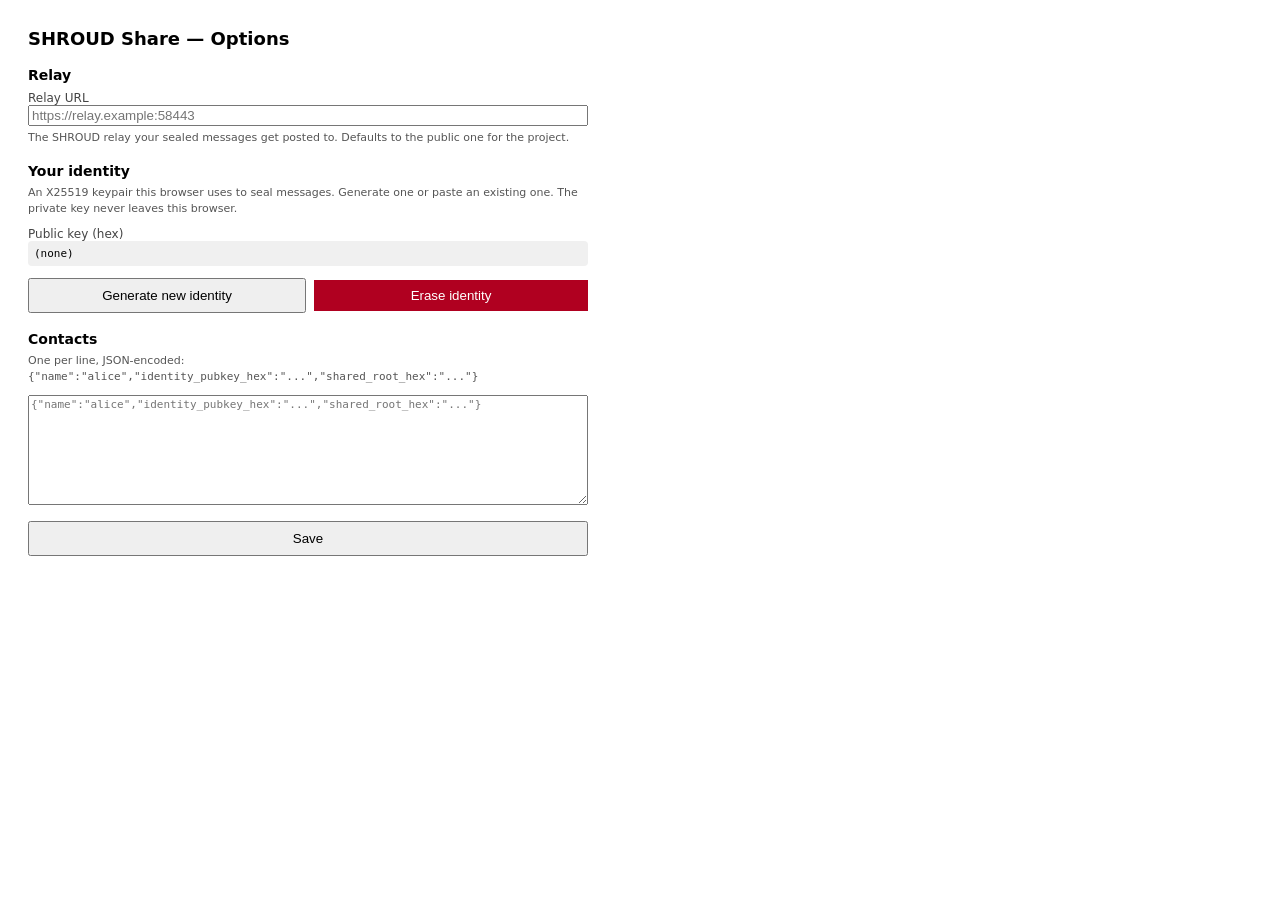
==== clients/browser_extension/options.html @ 3ce83c13 "Phase 78: signed operator manifest + browser extension options page crypto/operator_manifest.py   Op" ====
<!DOCTYPE html>
<html>
<head>
  <meta charset="utf-8">
  <title>SHROUD Share — Options</title>
  <style>
    body { font-family: system-ui, sans-serif; max-width: 560px; padding: 20px; }
    h1 { font-size: 18px; margin: 0 0 12px 0; }
    h2 { font-size: 14px; margin: 18px 0 6px 0; }
    label { display: block; font-size: 12px; margin-top: 8px; color: #444; }
    input, textarea, button, select { box-sizing: border-box; width: 100%; }
    textarea { font-family: ui-monospace, Menlo, Consolas, monospace; font-size: 11px; min-height: 110px; }
    button { margin-top: 12px; padding: 8px 12px; cursor: pointer; }
    button.danger { background: #b00020; color: white; border: 0; }
    .row { display: flex; gap: 8px; align-items: center; }
    .row > * { flex: 1; }
    .status { margin-top: 10px; font-size: 12px; min-height: 18px; }
    .ok { color: green; }
    .err { color: #b00020; }
    .pubkey { font-family: ui-monospace, monospace; font-size: 11px; word-break: break-all; padding: 6px; background: #f0f0f0; border-radius: 4px; }
    .help { font-size: 11px; color: #555; line-height: 1.4; margin-top: 4px; }
  </style>
</head>
<body>
  <h1>SHROUD Share — Options</h1>

  <h2>Relay</h2>
  <label for="relay">Relay URL</label>
  <input id="relay" placeholder="https://relay.example:58443">
  <p class="help">The SHROUD relay your sealed messages get posted to. Defaults to the public one for the project.</p>

  <h2>Your identity</h2>
  <p class="help">An X25519 keypair this browser uses to seal messages. Generate one or paste an existing one. The private key never leaves this browser.</p>
  <label>Public key (hex)</label>
  <div class="pubkey" id="pubkey">(none)</div>
  <div class="row">
    <button id="gen">Generate new identity</button>
    <button id="clear" class="danger">Erase identity</button>
  </div>

  <h2>Contacts</h2>
  <p class="help">One per line, JSON-encoded: <code>{"name":"alice","identity_pubkey_hex":"...","shared_root_hex":"..."}</code></p>
  <textarea id="contacts" placeholder='{"name":"alice","identity_pubkey_hex":"...","shared_root_hex":"..."}'></textarea>
  <button id="save">Save</button>
  <div class="status" id="status"></div>

  <script src="options.js"></script>
</body>
</html>
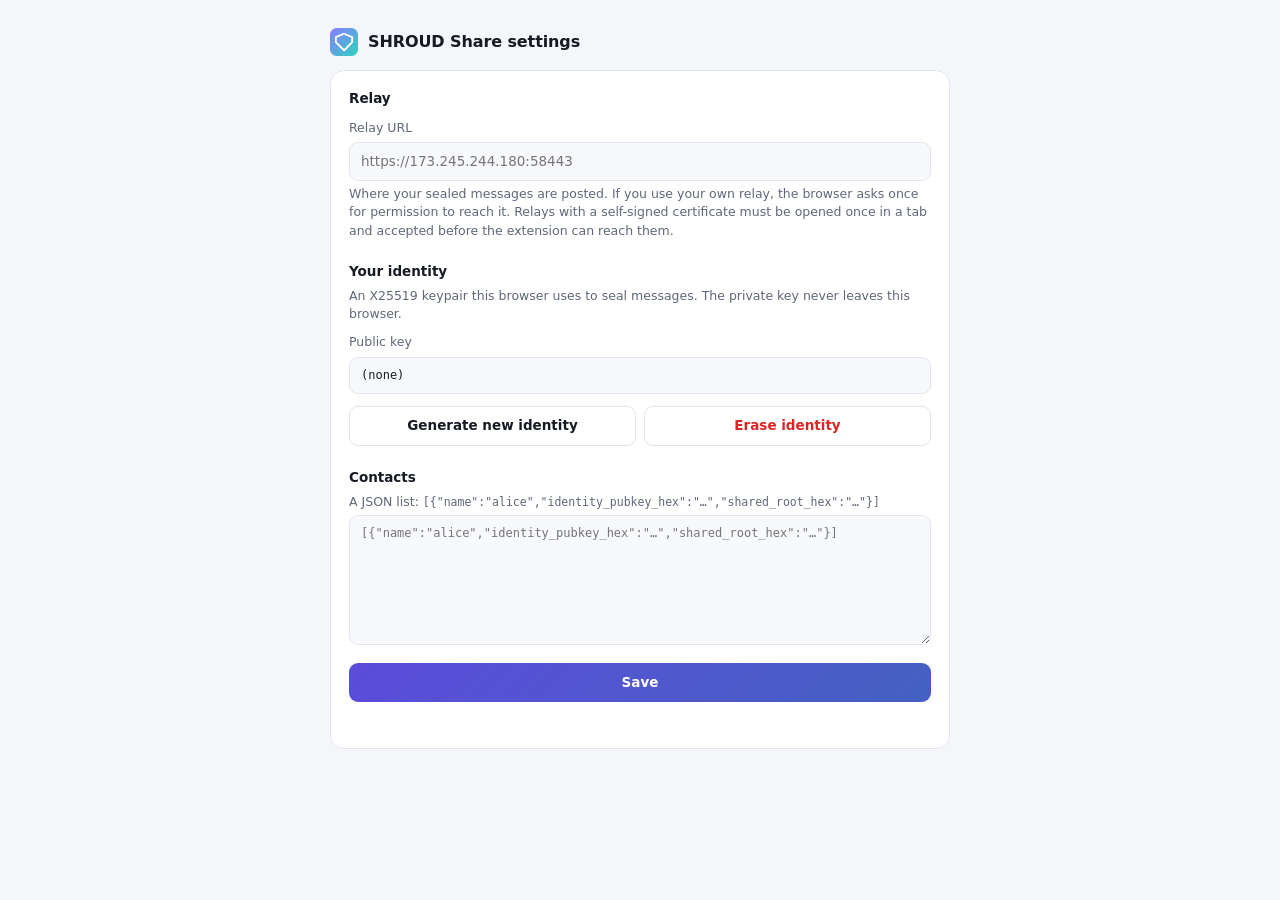
==== commit e0a370fc: "Browser extension: make it load; shared consistency checks The extension could not be installed as s" ====
--- a/clients/browser_extension/options.html
+++ b/clients/browser_extension/options.html
@@ -2,48 +2,36 @@
 <html>
 <head>
   <meta charset="utf-8">
-  <title>SHROUD Share — Options</title>
-  <style>
-    body { font-family: system-ui, sans-serif; max-width: 560px; padding: 20px; }
-    h1 { font-size: 18px; margin: 0 0 12px 0; }
-    h2 { font-size: 14px; margin: 18px 0 6px 0; }
-    label { display: block; font-size: 12px; margin-top: 8px; color: #444; }
-    input, textarea, button, select { box-sizing: border-box; width: 100%; }
-    textarea { font-family: ui-monospace, Menlo, Consolas, monospace; font-size: 11px; min-height: 110px; }
-    button { margin-top: 12px; padding: 8px 12px; cursor: pointer; }
-    button.danger { background: #b00020; color: white; border: 0; }
-    .row { display: flex; gap: 8px; align-items: center; }
-    .row > * { flex: 1; }
-    .status { margin-top: 10px; font-size: 12px; min-height: 18px; }
-    .ok { color: green; }
-    .err { color: #b00020; }
-    .pubkey { font-family: ui-monospace, monospace; font-size: 11px; word-break: break-all; padding: 6px; background: #f0f0f0; border-radius: 4px; }
-    .help { font-size: 11px; color: #555; line-height: 1.4; margin-top: 4px; }
-  </style>
+  <title>SHROUD Share settings</title>
+  <link rel="stylesheet" href="ui.css">
+  <style>body { padding: 28px 20px; } main { max-width: 620px; margin: 0 auto; }</style>
 </head>
 <body>
-  <h1>SHROUD Share — Options</h1>
+<main>
+  <div class="head"><img src="icons/icon48.png" alt=""><h1>SHROUD Share settings</h1></div>
 
-  <h2>Relay</h2>
-  <label for="relay">Relay URL</label>
-  <input id="relay" placeholder="https://relay.example:58443">
-  <p class="help">The SHROUD relay your sealed messages get posted to. Defaults to the public one for the project.</p>
+  <div class="card">
+    <h2 style="margin-top:0">Relay</h2>
+    <label for="relay">Relay URL</label>
+    <input id="relay" placeholder="https://173.245.244.180:58443">
+    <p class="help">Where your sealed messages are posted. If you use your own relay, the browser asks once for permission to reach it. Relays with a self-signed certificate must be opened once in a tab and accepted before the extension can reach them.</p>
 
-  <h2>Your identity</h2>
-  <p class="help">An X25519 keypair this browser uses to seal messages. Generate one or paste an existing one. The private key never leaves this browser.</p>
-  <label>Public key (hex)</label>
-  <div class="pubkey" id="pubkey">(none)</div>
-  <div class="row">
-    <button id="gen">Generate new identity</button>
-    <button id="clear" class="danger">Erase identity</button>
+    <h2>Your identity</h2>
+    <p class="help">An X25519 keypair this browser uses to seal messages. The private key never leaves this browser.</p>
+    <label>Public key</label>
+    <div class="pubkey" id="pubkey">(none)</div>
+    <div class="row">
+      <button id="gen">Generate new identity</button>
+      <button id="clear" class="danger">Erase identity</button>
+    </div>
+
+    <h2>Contacts</h2>
+    <p class="help">A JSON list: <code>[{"name":"alice","identity_pubkey_hex":"…","shared_root_hex":"…"}]</code></p>
+    <textarea id="contacts" class="code" placeholder='[{"name":"alice","identity_pubkey_hex":"…","shared_root_hex":"…"}]'></textarea>
+    <button id="save" class="primary">Save</button>
+    <div class="status" id="status"></div>
   </div>
-
-  <h2>Contacts</h2>
-  <p class="help">One per line, JSON-encoded: <code>{"name":"alice","identity_pubkey_hex":"...","shared_root_hex":"..."}</code></p>
-  <textarea id="contacts" placeholder='{"name":"alice","identity_pubkey_hex":"...","shared_root_hex":"..."}'></textarea>
-  <button id="save">Save</button>
-  <div class="status" id="status"></div>
-
-  <script src="options.js"></script>
+</main>
+<script type="module" src="options.js"></script>
 </body>
 </html>
--- a/clients/browser_extension/ui.css
+++ b/clients/browser_extension/ui.css
@@ -0,0 +1,44 @@
+/* SHROUD Share — shared styles for the popup and options page. */
+:root {
+  color-scheme: light dark;
+  --bg:#0b0d12; --bg2:#12151d; --bg3:#171b25; --border:#232938;
+  --text:#e4e7ee; --dim:#8a92a6;
+  --accent:#8b7cff; --accent-2:#2dd4bf; --accent-soft:rgba(139,124,255,.16);
+  --ok:#34d399; --danger:#f87171;
+  --mono:'Cascadia Mono','JetBrains Mono',Consolas,Menlo,monospace;
+  --sans:'Segoe UI Variable Text','Segoe UI',Inter,system-ui,-apple-system,sans-serif;
+}
+@media (prefers-color-scheme: light) {
+  :root { --bg:#f5f6fa; --bg2:#ffffff; --bg3:#f8f9fc; --border:#e2e5ee; --text:#161a23; --dim:#5f6778;
+          --accent:#5b4bdb; --accent-2:#0f9488; --accent-soft:rgba(91,75,219,.12); --ok:#059669; --danger:#dc2626; }
+}
+* { box-sizing: border-box; }
+body { margin: 0; font-family: var(--sans); background: var(--bg); color: var(--text); font-size: 13.5px; line-height: 1.45; }
+.head { display: flex; align-items: center; gap: 10px; margin-bottom: 14px; }
+.head img { width: 28px; height: 28px; }
+h1 { font-size: 16px; margin: 0; letter-spacing: -.1px; }
+h2 { font-size: 13.5px; margin: 22px 0 6px; }
+label { display: block; font-size: 12.5px; color: var(--dim); margin: 10px 0 5px; font-weight: 500; }
+input, textarea, select {
+  width: 100%; background: var(--bg3); color: var(--text); border: 1px solid var(--border);
+  border-radius: 9px; padding: 9px 11px; font: inherit; outline: none;
+}
+textarea { resize: vertical; }
+textarea.code { font-family: var(--mono); font-size: 12px; min-height: 130px; }
+input:focus, textarea:focus, select:focus { border-color: var(--accent); box-shadow: 0 0 0 3px var(--accent-soft); }
+button {
+  margin-top: 12px; padding: 9px 14px; border-radius: 9px; border: 1px solid var(--border);
+  background: var(--bg2); color: var(--text); font: inherit; font-weight: 600; cursor: pointer;
+}
+button.primary { background: linear-gradient(135deg, var(--accent), color-mix(in srgb, var(--accent) 70%, var(--accent-2))); color: #fff; border-color: transparent; width: 100%; }
+button.danger { color: var(--danger); }
+button:hover { filter: brightness(1.06); }
+.row { display: flex; gap: 8px; }
+.row > button { flex: 1; }
+.status { margin-top: 10px; font-size: 12.5px; min-height: 18px; color: var(--dim); }
+.status.ok { color: var(--ok); }
+.status.err { color: var(--danger); }
+.pubkey { font-family: var(--mono); font-size: 12px; word-break: break-all; padding: 9px 11px; background: var(--bg3); border: 1px solid var(--border); border-radius: 9px; }
+.help { font-size: 12.5px; color: var(--dim); margin: 4px 0; }
+code { font-family: var(--mono); font-size: 11.5px; }
+.card { background: var(--bg2); border: 1px solid var(--border); border-radius: 14px; padding: 18px; }
